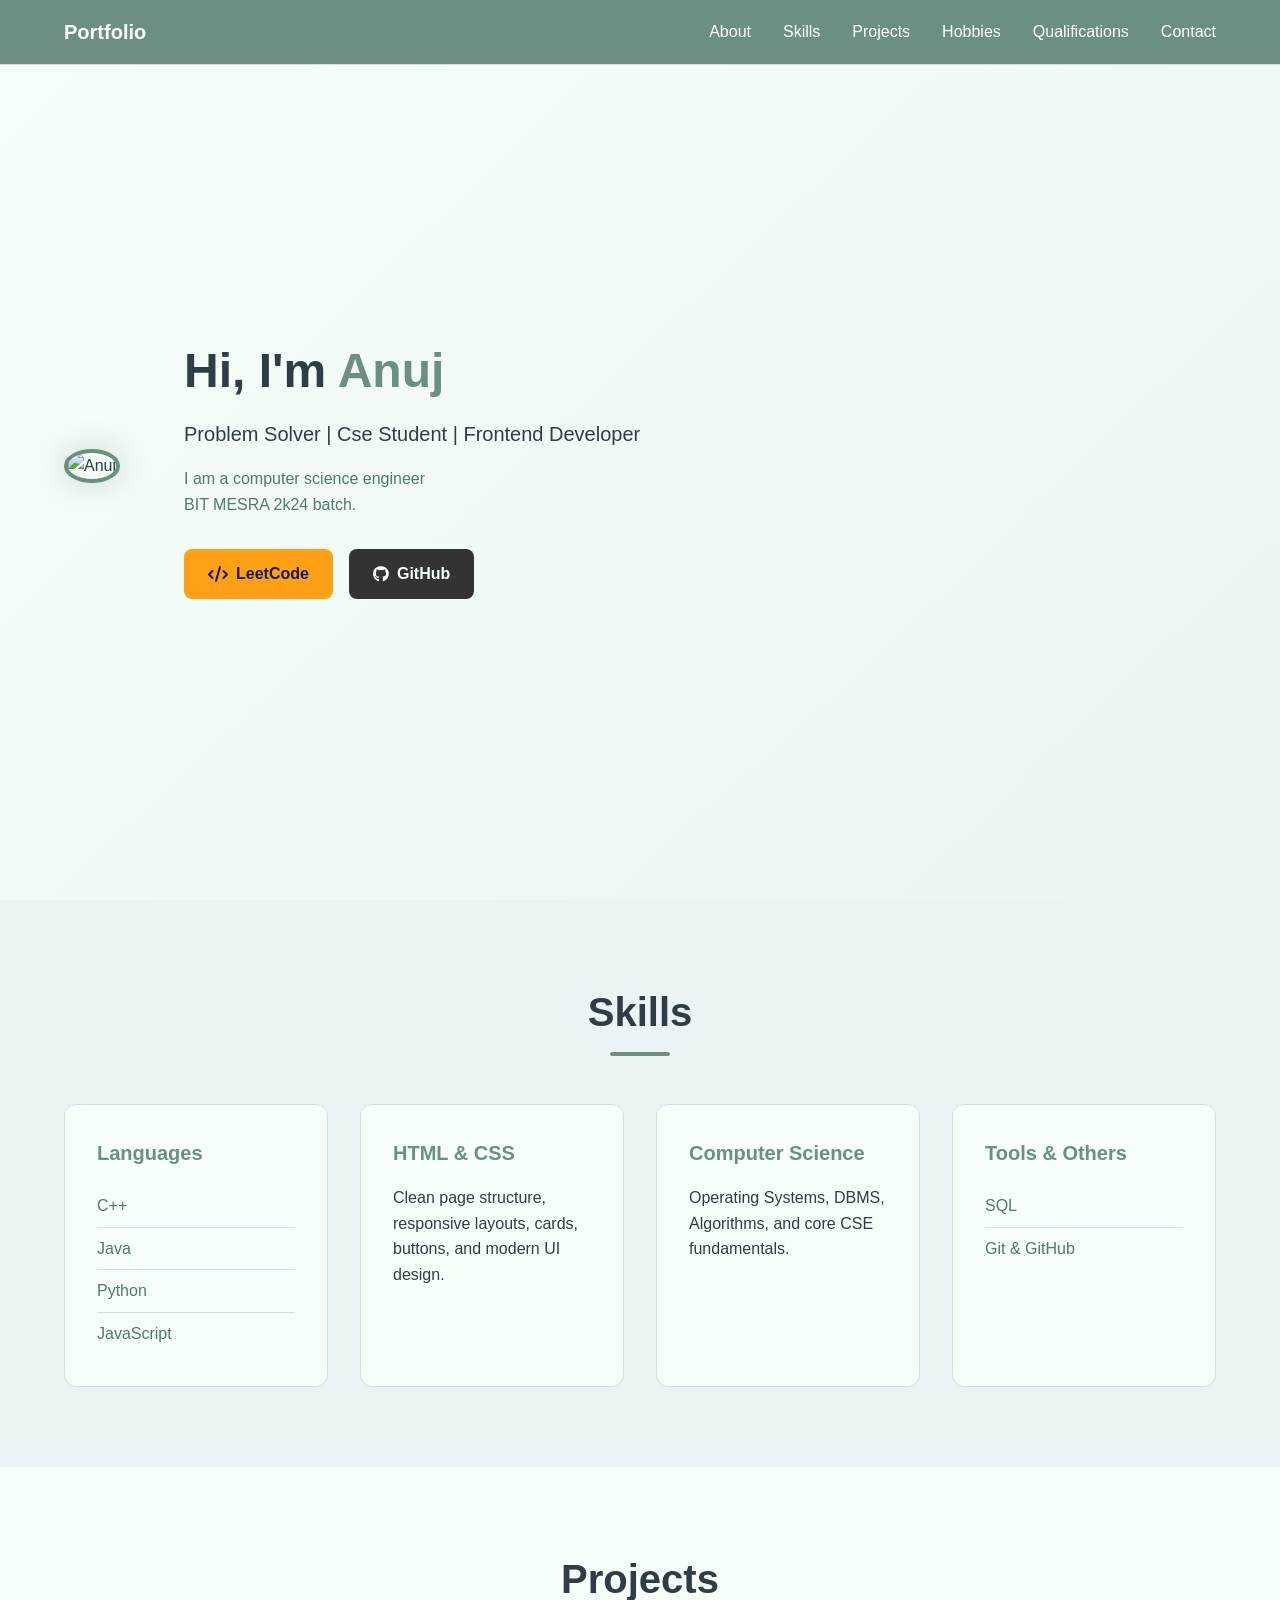
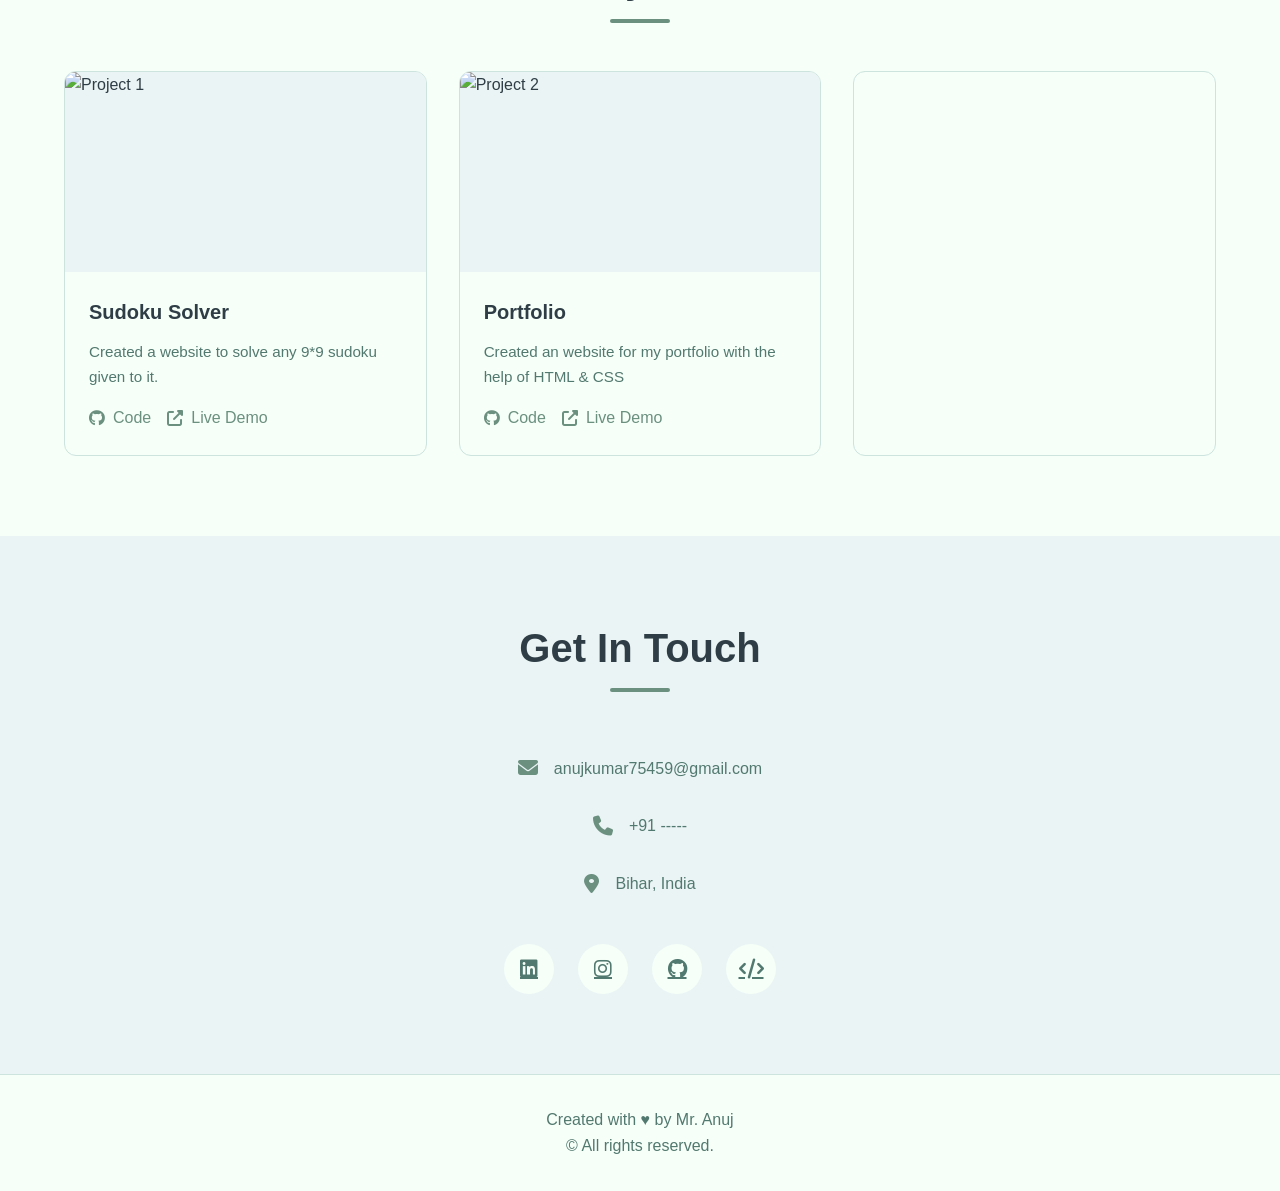
==== index.html @ a8daeed0 "Added index.html files" ====
<!DOCTYPE html>
<html lang="en">
<head>
    <meta charset="UTF-8">
    <meta name="viewport" content="width=device-width, initial-scale=1.0">
    <title>My Portfolio</title>
    <link rel="stylesheet" href="/style.css">
    <link rel="stylesheet" href="https://cdnjs.cloudflare.com/ajax/libs/font-awesome/6.5.0/css/all.min.css">
</head>
<body>
    <nav class="navbar">
        <div class="nav-brand">Portfolio</div>
        <ul class="nav-links">
            <li><a href="#about">About</a></li>
            <li><a href="#skills">Skills</a></li>
            <li><a href="#projects">Projects</a></li>
            <li><a href="" >Hobbies</a></li>
            <li><a href="/qualification.html" >Qualifications</a></li>
            <li><a href="#contact">Contact</a></li>
        </ul>
    </nav>
   <!-- introductio -->
    <section id="about" class="hero">
        <div class="hero-content">
            <div class="photo-container">
              <!-- myphoto -->
                <img src="/media/profile img.png" alt="Anuj">
            </div>
            <div class="intro-text">
                <h1>Hi, I'm <span class="highlight">Anuj</span></h1>
                <p class="tagline"> Problem Solver | Cse Student | Frontend Developer </p>
                <p class="description">
                   I am a computer science engineer<br>
                   BIT MESRA 2k24 batch.
                </p>
                <div class="profile-buttons">
                    <a href="https://leetcode.com/u/anuj_kr_001/" target="_blank" class="btn btn-leetcode">
                        <i class="fas fa-code"></i> LeetCode
                    </a>
                    <a href="https://github.com/anuj-kumar-001" target="_blank" class="btn btn-github">
                        <i class="fab fa-github"></i> GitHub
                    </a>
                </div>
            </div>
        </div>
    </section>
<!-- skill section -->
    <section id="skills" class="skills">
        <h2 class="section-title">Skills</h2>
        <div class="skills-grid">
            <div class="skill-category">
                <h3>Languages</h3>
                <ul>
                    <li>C++</li>
                    <li>Java</li>
                     <li>Python</li>
                    <li>JavaScript</li>
                   
                    
                    
                </ul>
            </div>
            <div class="skill-category">
                <h3>HTML & CSS</h3>
                 <p>Clean page structure, responsive layouts, cards, buttons, and modern UI design.</p>
            </div>
            <div class="skill-category">
                <h3>Computer Science</h3>
                <p>Operating Systems, DBMS, Algorithms, and core CSE fundamentals.</p>
            </div>
            <div class="skill-category">
                <h3>Tools & Others</h3>
                <ul>
                       <li>SQL</li>
                    <li>Git & GitHub</li>
                </ul>
            </div>
        </div>
    </section>

  <!-- project section -->
    <section id="projects" class="projects">
        <h2 class="section-title">Projects</h2>
        <div class="projects-grid">
            <div class="project-card">
                <div class="project-image">
                    <img src="/media/9692860 (1).jpg" alt="Project 1">
                </div>
                <div class="project-info">
                    <h3>Sudoku Solver</h3>
                    <p>Created a website to solve any 9*9 sudoku given to it.</p>
                    <div class="project-links">
                        <a href="[github.com](https://github.com/your-username/project1)" target="_blank">
                            <i class="fab fa-github"></i> Code
                        </a>
                        <a href="[your-project-link.com](https://your-project-link.com)" target="_blank">
                            <i class="fas fa-external-link-alt"></i> Live Demo
                        </a>
                    </div>
                </div>
            </div>

            <div class="project-card">
                <div class="project-image">
                    <img src="/media/portfolio img.png" alt="Project 2">
                </div>
                <div class="project-info">
                    <h3>Portfolio</h3>
                    <p>Created an website for my portfolio with the help of HTML & CSS</p>
                    <div class="project-links">
                        <a href="[github.com](https://github.com/your-username/project2)" target="_blank">
                            <i class="fab fa-github"></i> Code
                        </a>
                        <a href="[your-project-link.com](https://your-project-link.com)" target="_blank">
                            <i class="fas fa-external-link-alt"></i> Live Demo
                        </a>
                    </div>
                </div>
            </div>

            <div class="project-card">
                <!-- <div class="project-image">
                    <img src="project3.jpg" alt="Project 3">
                </div>
                <div class="project-info">
                    <h3>Project Name 3</h3>
                    <p>Brief description of the project. What technologies you used and what problem it solves.</p>
                    <div class="project-links">
                        <a href="[github.com](https://github.com/your-username/project3)" target="_blank">
                            <i class="fab fa-github"></i> Code
                        </a>
                        <a href="[your-project-link.com](https://your-project-link.com)" target="_blank">
                            <i class="fas fa-external-link-alt"></i> Live Demo
                        </a>
                    </div>
                </div>
            </div> -->
        </div>
    </section>

  <!-- contact section -->
    <section id="contact" class="contact">
        <h2 class="section-title">Get In Touch</h2>
        <div class="contact-content">
            <div class="contact-info">
                <div class="contact-item">
                    <i class="fas fa-envelope"></i>
                    <a href="mailto:anujkumar75459@gmail.com">anujkumar75459@gmail.com</a>
                </div>
                <div class="contact-item">
                    <i class="fas fa-phone"></i>
                    <span>+91 -----</span>
                </div>
                <div class="contact-item">
                    <i class="fas fa-map-marker-alt"></i>
                    <span>Bihar, India</span>
                </div>
            </div>
            <div class="social-links">
                <a href="" target="_blank" title="LinkedIn">
                    <i class="fab fa-linkedin"></i>
                </a>
                <a href="https://www.instagram.com/anuj_.gk?igsh=MWUyZjg4NmRhbDdjbA==" target="_blank" title="Instagram">
                    <i class="fab fa-instagram"></i>
                </a>
                <a href="https://github.com/anuj-kumar-001" target="_blank" title="GitHub">
                    <i class="fab fa-github"></i>
                </a>
                <a href="https://leetcode.com/u/anuj_kr_001/" target="_blank" title="LeetCode">
                    <i class="fas fa-code"></i>
                </a>
            </div>
        </div>
    </section>

    <footer class="footer">
        <p> Created with  &hearts; by Mr. Anuj <br> &copy; All rights reserved.</p>
    </footer>
</body>
</html>
---- style.css ----
* {
    margin: 0;
    padding: 0;
    box-sizing: border-box;
}

:root {
    /* Portfolio Color Palette */
    --dark-green: #6b9080;
    --summer-green: #a4c3b2;
    --paris-white: #cce3de;
    --aqua-haze: #eaf4f4;
    --sugar-cane: #f6fff8;

    /* Theme Colors */
    --primary-color: var(--dark-green);
    --secondary-color: var(--summer-green);
    --accent-color: var(--paris-white);

    --dark-bg: var(--sugar-cane);
    --darker-bg: var(--aqua-haze);
    --card-bg: var(--sugar-cane);

    --text-primary: #2f3e46;
    --text-secondary: #52796f;

    --accent-green: var(--viridian-green);

    --leetcode-orange: #ffa116;
    --github-gray: #333333;
}

html {
    scroll-behavior: smooth;
}

body {
    font-family: 'Segoe UI', Tahoma, Geneva, Verdana, sans-serif;
    background-color: var(--dark-bg);
    color: var(--text-primary);
    line-height: 1.6;
}

.navbar {
    position: fixed;
    top: 0;
    width: 100%;
    display: flex;
    justify-content: space-between;
    align-items: center;
    padding: 1rem 5%;
    background-color:var(--primary-color);
    backdrop-filter: blur(10px);
    z-index: 1000;
    border-bottom: 1px solid var(--paris-white);
}

.nav-brand {
    font-size: 20px;
    font-weight: 700;
    color: white;
}

.nav-links {
    display: flex;
    list-style: none;
    gap: 2rem;
}

.nav-links a {
    text-decoration: none;
    color: white;
    font-weight: 500;
    transition: color 0.3s ease;
}

.nav-links a:hover {
    display:inline-block;
    color: var(--accent-color);
    text-decoration: underline;
     transform: translateY(-2px);
    box-shadow: 0 15px 40px rgba(107, 144, 128, 0.2);
}

/* Hero Section */
.hero {
    min-height: 100vh;
    display: flex;
    align-items: center;
    justify-content: center;
    padding: 6rem 5% 4rem;
    background: linear-gradient(137deg, var(--dark-bg) 0%, var(--darker-bg) 100%);
}

.hero-content {
    display: flex;
    align-items: center;
    gap: 4rem;
    max-width: 1200px;
    width: 100%;
}

.photo-container {
    flex-shrink: 0;
}

.photo-container img {
    width: 280px;
    height: 280px;
    border-radius: 50%;
    object-fit: cover;
    border: 4px solid var(--primary-color);
    box-shadow: 0 0 30px rgba(107, 144, 128, 0.3);
}

.intro-text h1 {
    font-size: 3rem;
    margin-bottom: 0.5rem;
}

.highlight {
    color: var(--primary-color);
}

.tagline {
    font-size: 1.25rem;
    color: var(--accent-green);
    margin-bottom: 1rem;
}

.description {
    color: var(--text-secondary);
    max-width: 500px;
    margin-bottom: 2rem;
}

.profile-buttons {
    display: flex;
    gap: 1rem;
}

.btn {
    display: inline-flex;
    align-items: center;
    gap: 0.5rem;
    padding: 0.75rem 1.5rem;
    border-radius: 8px;
    text-decoration: none;
    font-weight: 600;
    transition: transform 0.3s ease, box-shadow 0.3s ease;
}

.btn:hover {
    transform: translateY(-3px);
}

.btn-leetcode {
    background-color: var(--leetcode-orange);
    color: #1a1a1a;
}

.btn-leetcode:hover {
    box-shadow: 0 8px 25px rgba(255, 161, 22, 0.4);
}

.btn-github {
    background-color: var(--github-gray);
    color: var(--sugar-cane);
}

.btn-github:hover {
    box-shadow: 0 8px 25px rgba(107, 144, 128, 0.4);
}

/* Section Styles */
.section-title {
    font-size: 2.5rem;
    text-align: center;
    margin-bottom: 3rem;
    position: relative;
    color: var(--text-primary);
}

.section-title::after {
    content: '';
    display: block;
    width: 60px;
    height: 4px;
    background: var(--primary-color);
    margin: 0.5rem auto 0;
    border-radius: 2px;
}

/* Skills Section */
.skills {
    padding: 5rem 5%;
    background-color: var(--darker-bg);
}

.skills-grid {
    display: grid;
    grid-template-columns: repeat(auto-fit, minmax(220px, 1fr));
    gap: 2rem;
    max-width: 1200px;
    margin: 0 auto;
}

.skill-category {
    background-color: var(--card-bg);
    padding: 2rem;
    border-radius: 12px;
    border: 1px solid var(--paris-white);
    transition: transform 0.3s ease, box-shadow 0.3s ease;
}

.skill-category:hover {
    transform: translateY(-5px);
    box-shadow: 0 10px 30px rgba(107, 144, 128, 0.2);
}

.skill-category h3 {
    color: var(--primary-color);
    margin-bottom: 1rem;
    font-size: 1.25rem;
}

.skill-category ul {
    list-style: none;
}

.skill-category li {
    padding: 0.5rem 0;
    color: var(--text-secondary);
    border-bottom: 1px solid var(--paris-white);
}

.skill-category li:last-child {
    border-bottom: none;
}

/* Projects Section */
.projects {
    padding: 5rem 5%;
    background-color: var(--dark-bg);
}

.projects-grid {
    display: grid;
    grid-template-columns: repeat(auto-fit, minmax(320px, 1fr));
    gap: 2rem;
    max-width: 1200px;
    margin: 0 auto;
}

.project-card {
    background-color: var(--card-bg);
    border-radius: 12px;
    overflow: hidden;
    border: 1px solid var(--paris-white);
    transition: transform 0.3s ease, box-shadow 0.3s ease;
}

.project-card:hover {
    transform: translateY(-5px);
    box-shadow: 0 15px 40px rgba(107, 144, 128, 0.2);
}

.project-image {
    height: 200px;
    background-color: var(--darker-bg);
    overflow: hidden;
}

.project-image img {
    width: 100%;
    height: 100%;
    object-fit: cover;
    transition: transform 0.3s ease;
}

.project-card:hover .project-image img {
    transform: scale(1.05);
}

.project-info {
    padding: 1.5rem;
}

.project-info h3 {
    font-size: 1.25rem;
    margin-bottom: 0.75rem;
}

.project-info p {
    color: var(--text-secondary);
    font-size: 0.95rem;
    margin-bottom: 1rem;
}

.project-links {
    display: flex;
    gap: 1rem;
}

.project-links a {
    display: inline-flex;
    align-items: center;
    gap: 0.5rem;
    color: var(--primary-color);
    text-decoration: none;
    font-weight: 500;
    transition: color 0.3s ease;
}

.project-links a:hover {
    color: var(--secondary-color);
}

/* Contact Section */
.contact {
    padding: 5rem 5%;
    background-color: var(--darker-bg);
}

.contact-content {
    max-width: 600px;
    margin: 0 auto;
    text-align: center;
}

.contact-info {
    margin-bottom: 2rem;
}

.contact-item {
    display: flex;
    align-items: center;
    justify-content: center;
    gap: 1rem;
    padding: 1rem;
    color: var(--text-secondary);
}

.contact-item i {
    color: var(--primary-color);
    font-size: 1.25rem;
}

.contact-item a {
    color: var(--text-secondary);
    text-decoration: none;
    transition: color 0.3s ease;
}

.contact-item a:hover {
    color: var(--primary-color);
}

.social-links {
    display: flex;
    justify-content: center;
    gap: 1.5rem;
}

.social-links a {
    display: flex;
    align-items: center;
    justify-content: center;
    width: 50px;
    height: 50px;
    background-color: var(--card-bg);
    border-radius: 50%;
    color: var(--text-secondary);
    font-size: 1.25rem;
    transition: all 0.3s ease;
}

.social-links a:hover {
    background-color: var(--primary-color);
    color: var(--sugar-cane);
    transform: translateY(-3px);
}

/* Footer */
.footer {
    padding: 2rem;
    text-align: center;
    background-color: var(--dark-bg);
    border-top: 1px solid var(--paris-white);
    color: var(--text-secondary);
}

/* Responsive Design */
@media (max-width: 768px) {
    .nav-links {
        display: none;
    }

    .hero-content{
        flex-direction:column;
        text-align:center;
    }

    .intro-text h1 {
        font-size: 2rem;
    }

    .profile-buttons{
        justify-content:center;
    }

    .description {
        margin-left: auto;
        margin-right: auto;
    }

    .photo-container img {
        width: 200px;
        height: 200px;
    }
}
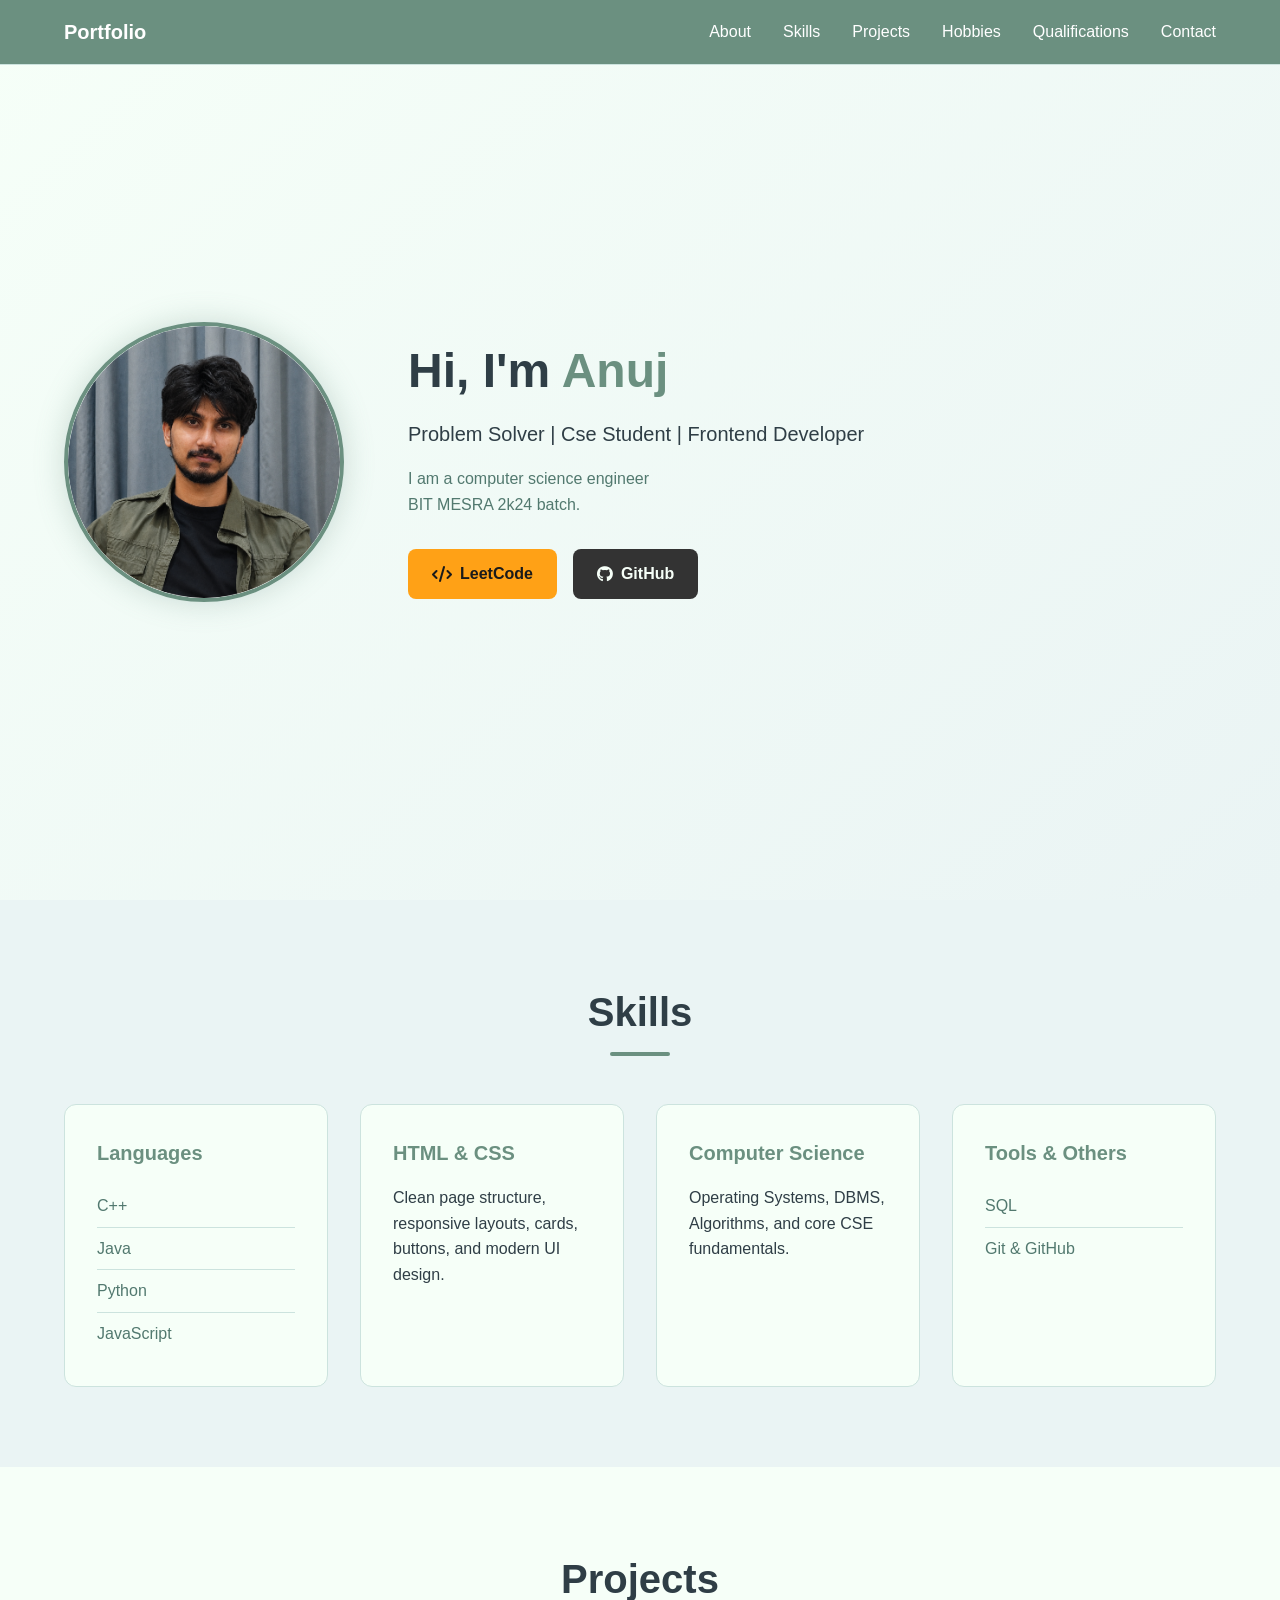
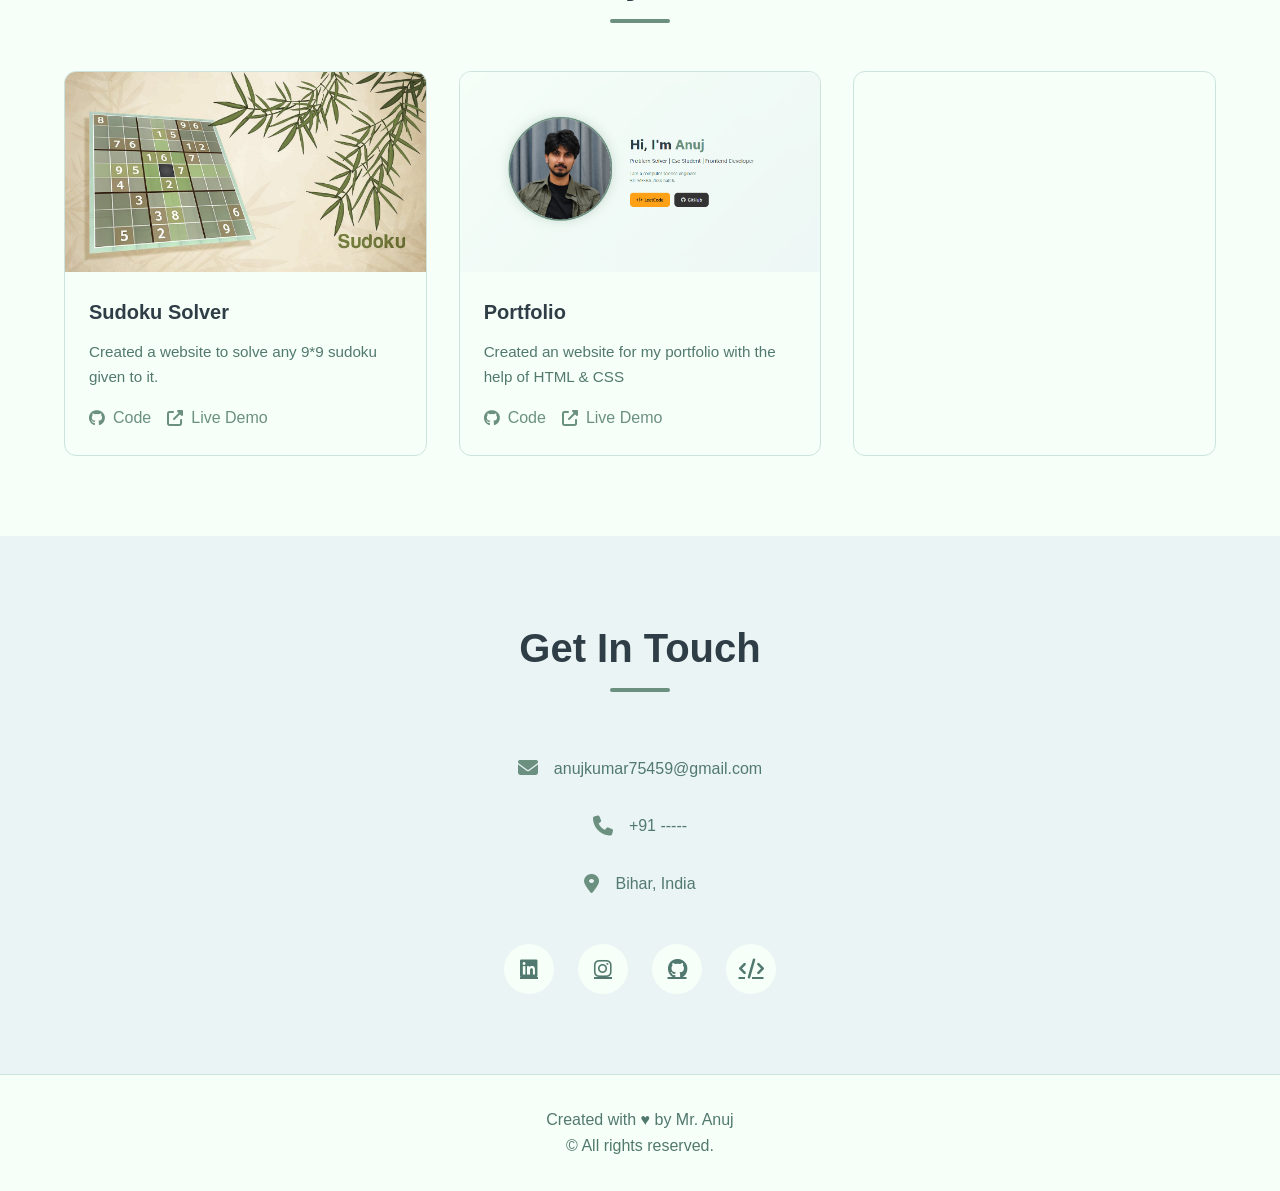
==== commit 7697e683: "Update image paths to use correct directory" ====
--- a/index.html
+++ b/index.html
@@ -15,7 +15,7 @@
             <li><a href="#skills">Skills</a></li>
             <li><a href="#projects">Projects</a></li>
             <li><a href="" >Hobbies</a></li>
-            <li><a href="/qualification.html" >Qualifications</a></li>
+            <li><a href="/Qualification/qualification.html" >Qualifications</a></li>
             <li><a href="#contact">Contact</a></li>
         </ul>
     </nav>
@@ -24,7 +24,7 @@
         <div class="hero-content">
             <div class="photo-container">
               <!-- myphoto -->
-                <img src="/media/profile img.png" alt="Anuj">
+                <img src="/Media/photos and videos/profile img.png" alt="Anuj">
             </div>
             <div class="intro-text">
                 <h1>Hi, I'm <span class="highlight">Anuj</span></h1>
@@ -84,7 +84,7 @@
         <div class="projects-grid">
             <div class="project-card">
                 <div class="project-image">
-                    <img src="/media/9692860 (1).jpg" alt="Project 1">
+                    <img src="/Media/photos and videos/9692860 (1).jpg" alt="Project 1">
                 </div>
                 <div class="project-info">
                     <h3>Sudoku Solver</h3>
@@ -102,7 +102,7 @@
 
             <div class="project-card">
                 <div class="project-image">
-                    <img src="/media/portfolio img.png" alt="Project 2">
+                    <img src="/Media/photos and videos/portfolio img.png" alt="Project 2">
                 </div>
                 <div class="project-info">
                     <h3>Portfolio</h3>
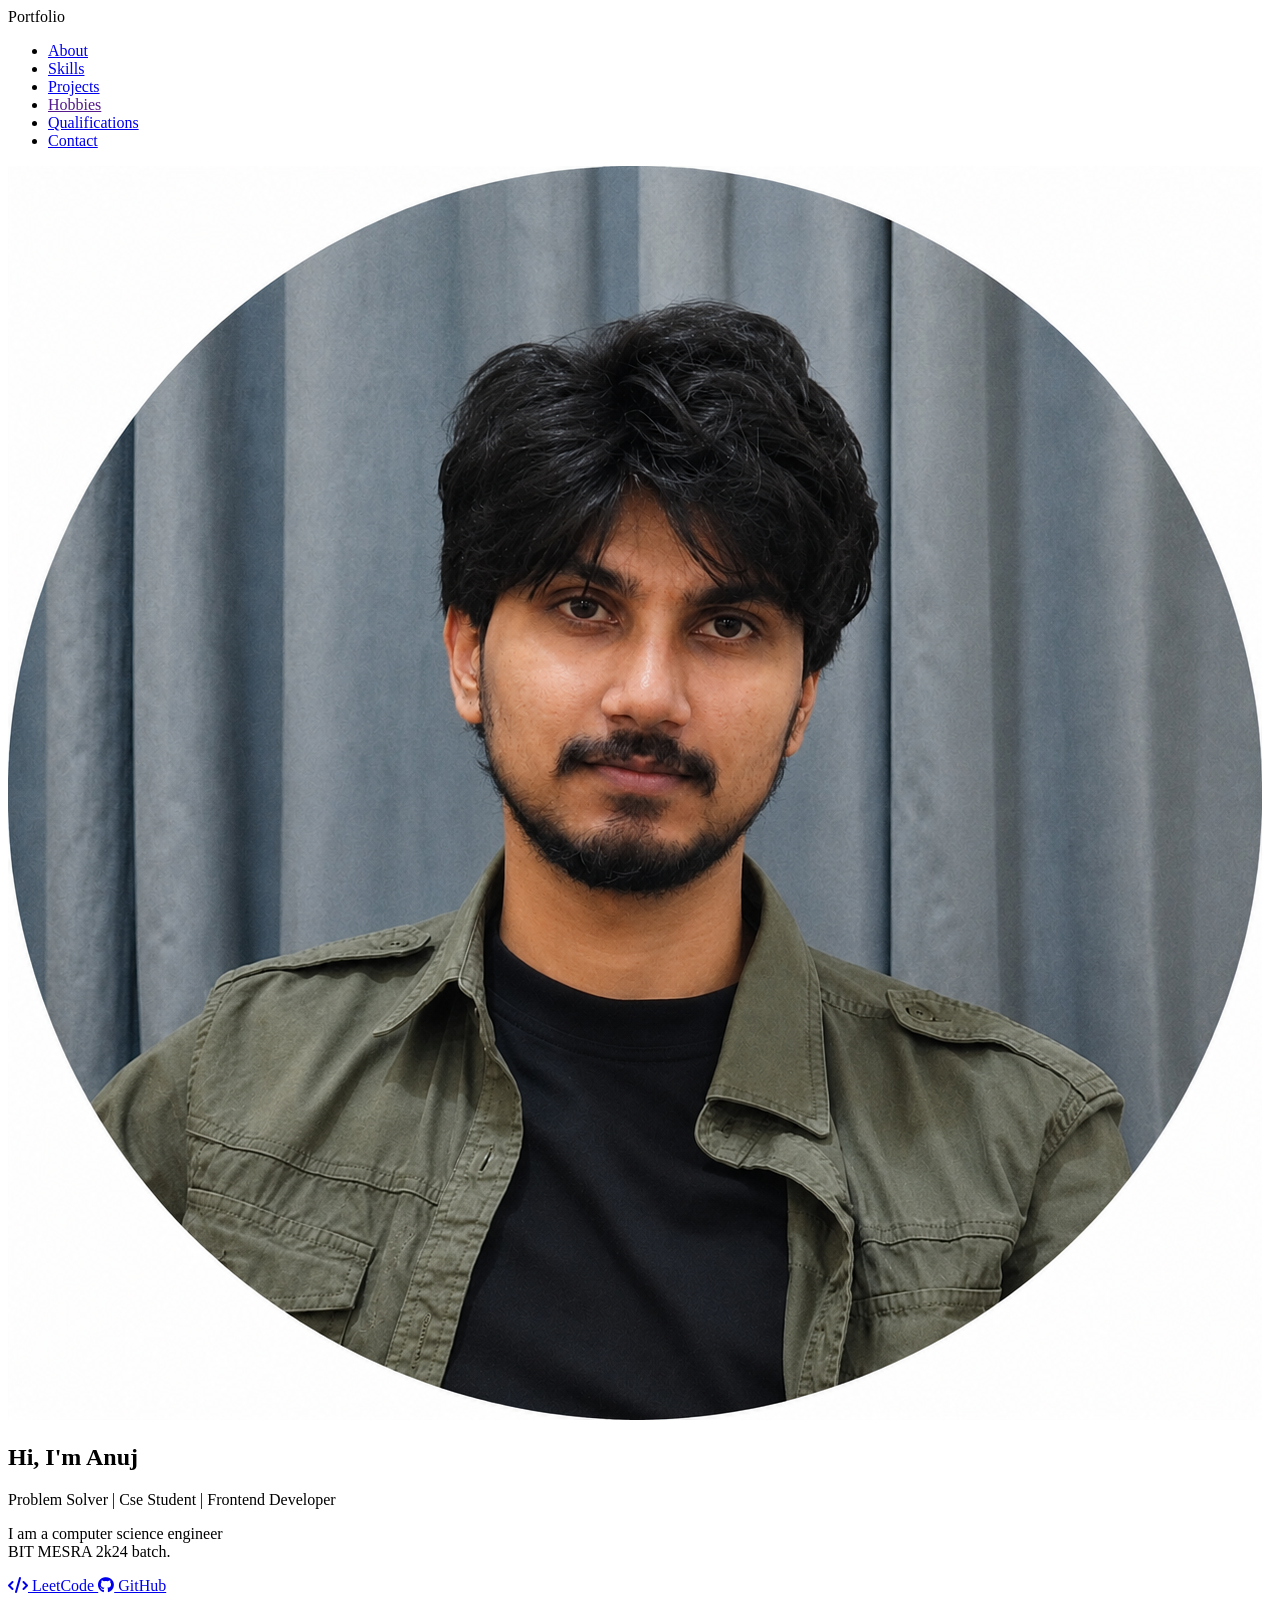
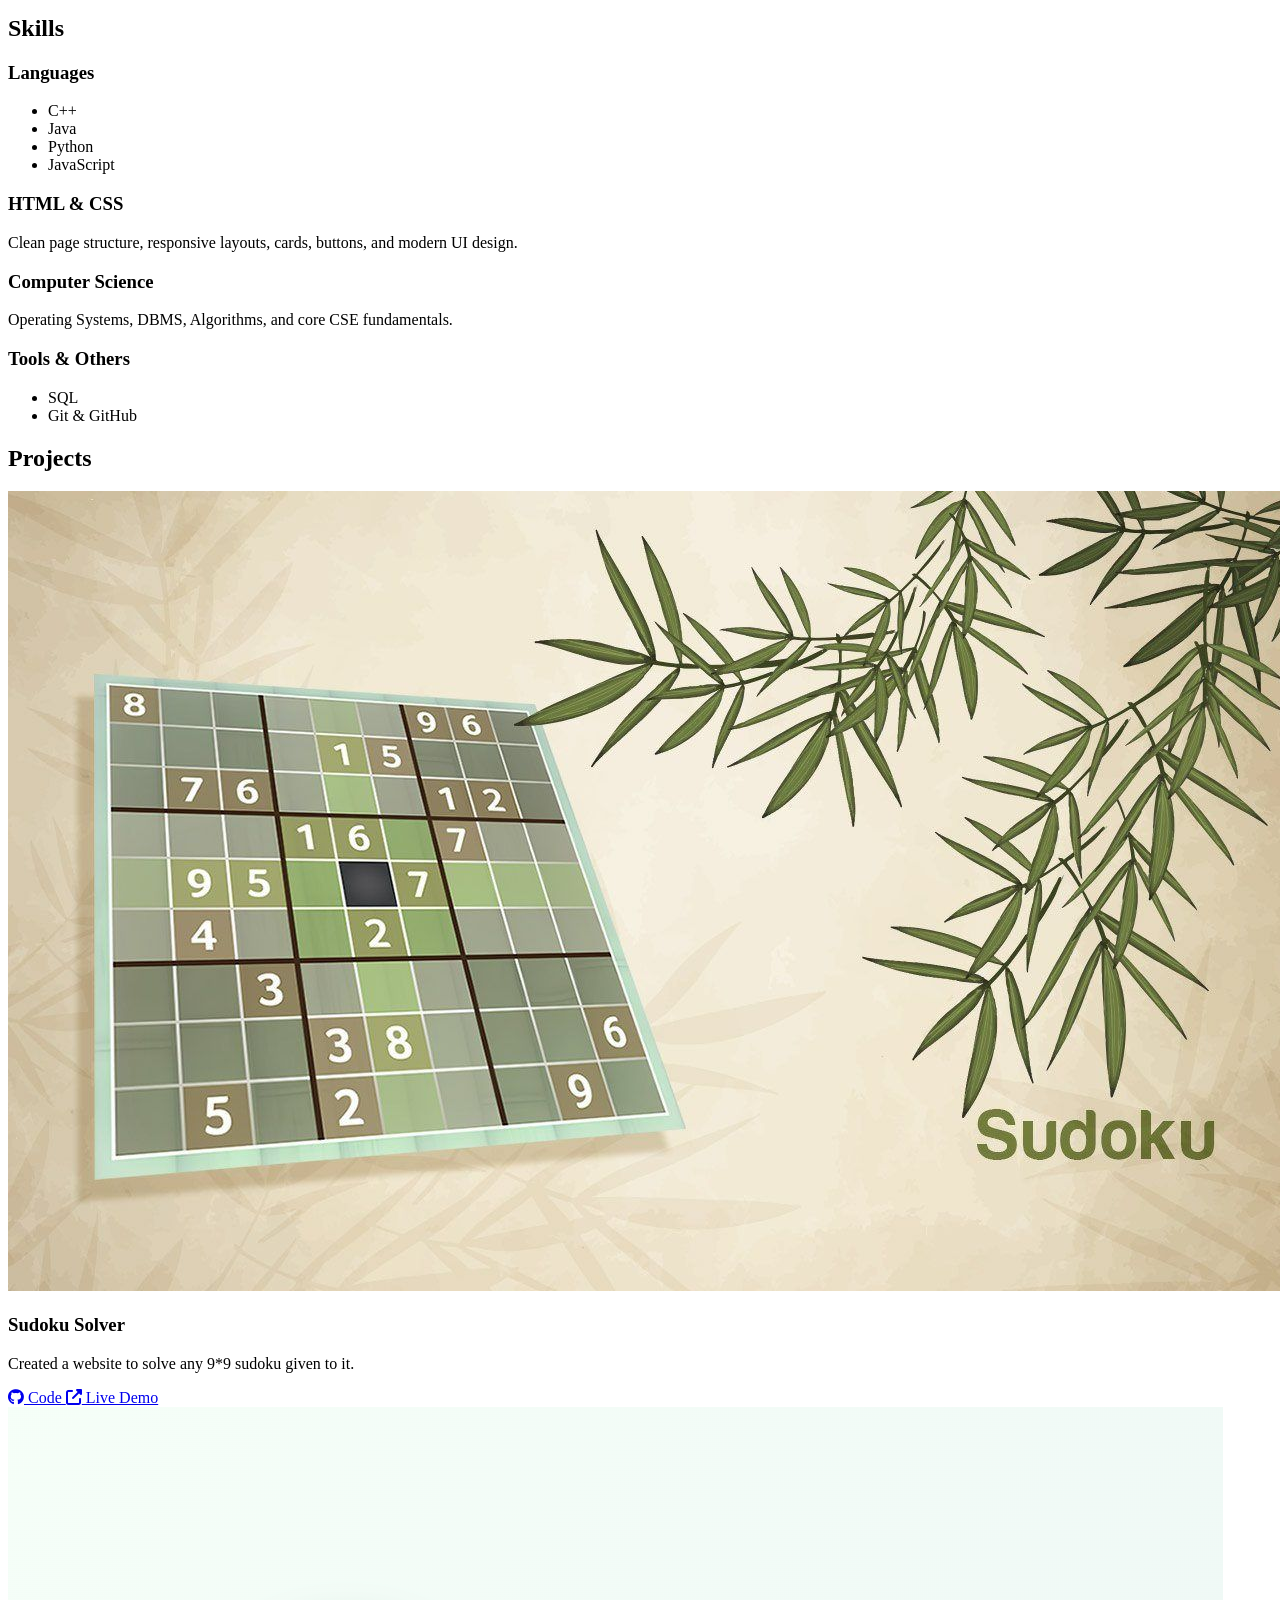
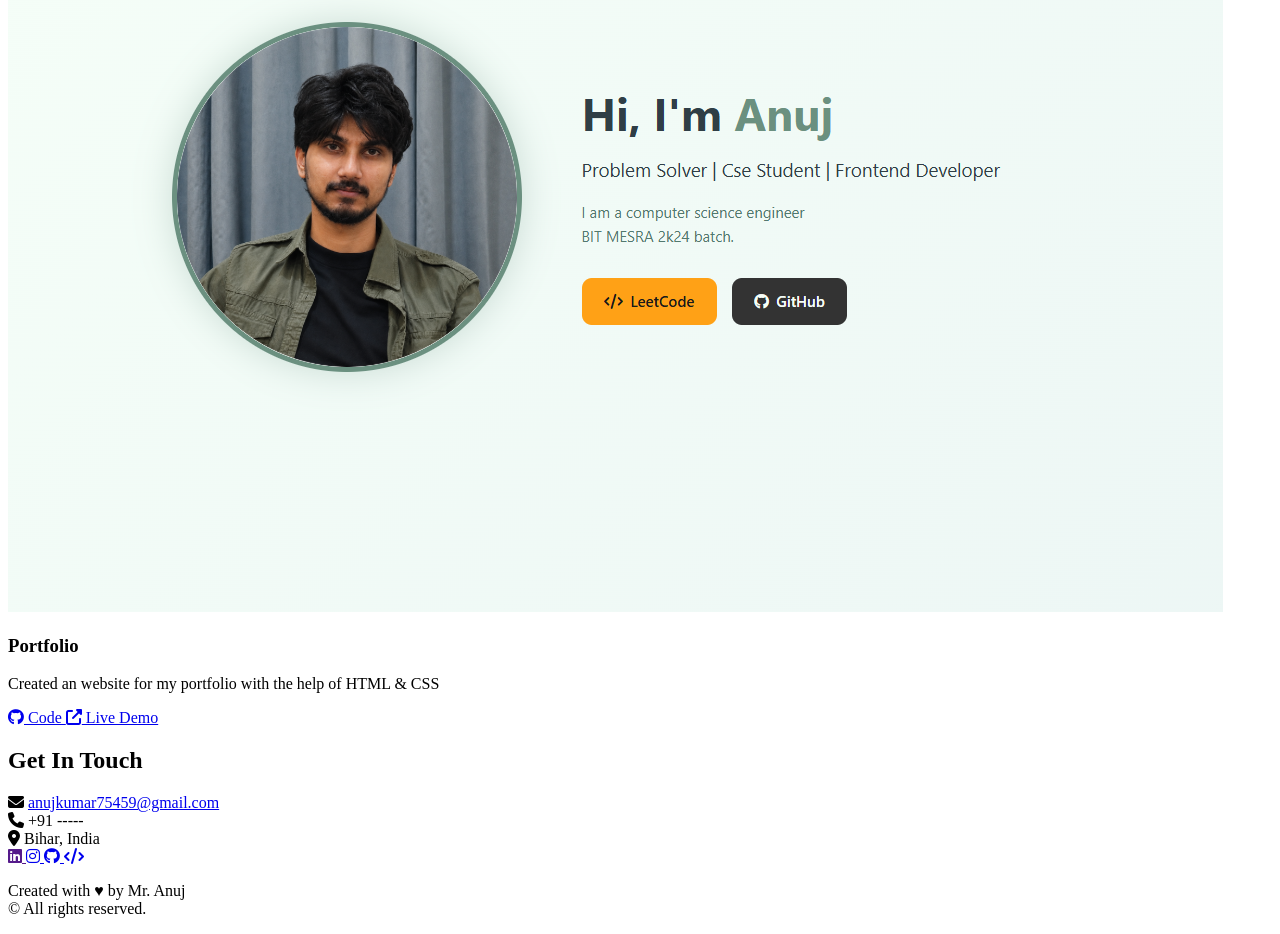
==== commit 52b721bd: "Update stylesheet link path in index.html" ====
--- a/index.html
+++ b/index.html
@@ -4,7 +4,7 @@
     <meta charset="UTF-8">
     <meta name="viewport" content="width=device-width, initial-scale=1.0">
     <title>My Portfolio</title>
-    <link rel="stylesheet" href="/style.css">
+    <link rel="stylesheet" href="/My-Portfolio/style.css">
     <link rel="stylesheet" href="https://cdnjs.cloudflare.com/ajax/libs/font-awesome/6.5.0/css/all.min.css">
 </head>
 <body>
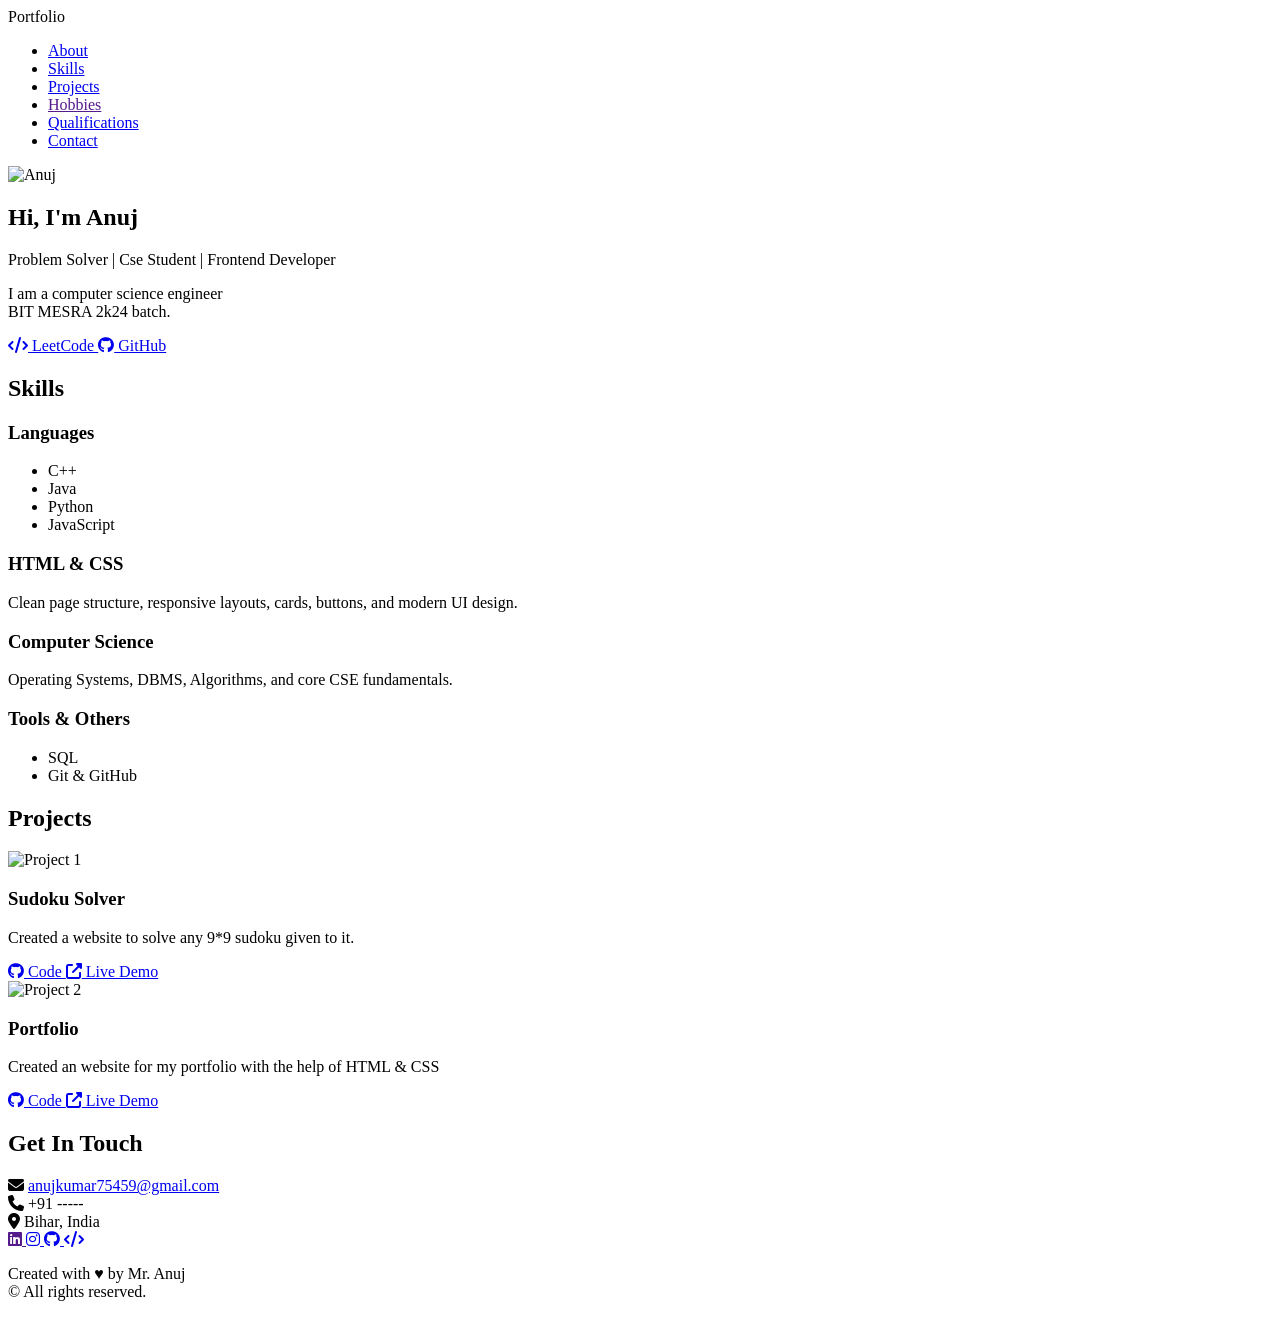
==== commit 06e661cb: "Update image and link paths in index.html" ====
--- a/index.html
+++ b/index.html
@@ -15,7 +15,7 @@
             <li><a href="#skills">Skills</a></li>
             <li><a href="#projects">Projects</a></li>
             <li><a href="" >Hobbies</a></li>
-            <li><a href="/Qualification/qualification.html" >Qualifications</a></li>
+            <li><a href="My-Portfolio/Qualification/qualification.html" >Qualifications</a></li>
             <li><a href="#contact">Contact</a></li>
         </ul>
     </nav>
@@ -24,7 +24,7 @@
         <div class="hero-content">
             <div class="photo-container">
               <!-- myphoto -->
-                <img src="/Media/photos and videos/profile img.png" alt="Anuj">
+                <img src="My-Portfolio/Media/photos and videos/profile img.png" alt="Anuj">
             </div>
             <div class="intro-text">
                 <h1>Hi, I'm <span class="highlight">Anuj</span></h1>
@@ -84,7 +84,7 @@
         <div class="projects-grid">
             <div class="project-card">
                 <div class="project-image">
-                    <img src="/Media/photos and videos/9692860 (1).jpg" alt="Project 1">
+                    <img src="My-Portfolio/Media/photos and videos/9692860 (1).jpg" alt="Project 1">
                 </div>
                 <div class="project-info">
                     <h3>Sudoku Solver</h3>
@@ -102,7 +102,7 @@
 
             <div class="project-card">
                 <div class="project-image">
-                    <img src="/Media/photos and videos/portfolio img.png" alt="Project 2">
+                    <img src="My-Portfolio/Media/photos and videos/portfolio img.png" alt="Project 2">
                 </div>
                 <div class="project-info">
                     <h3>Portfolio</h3>
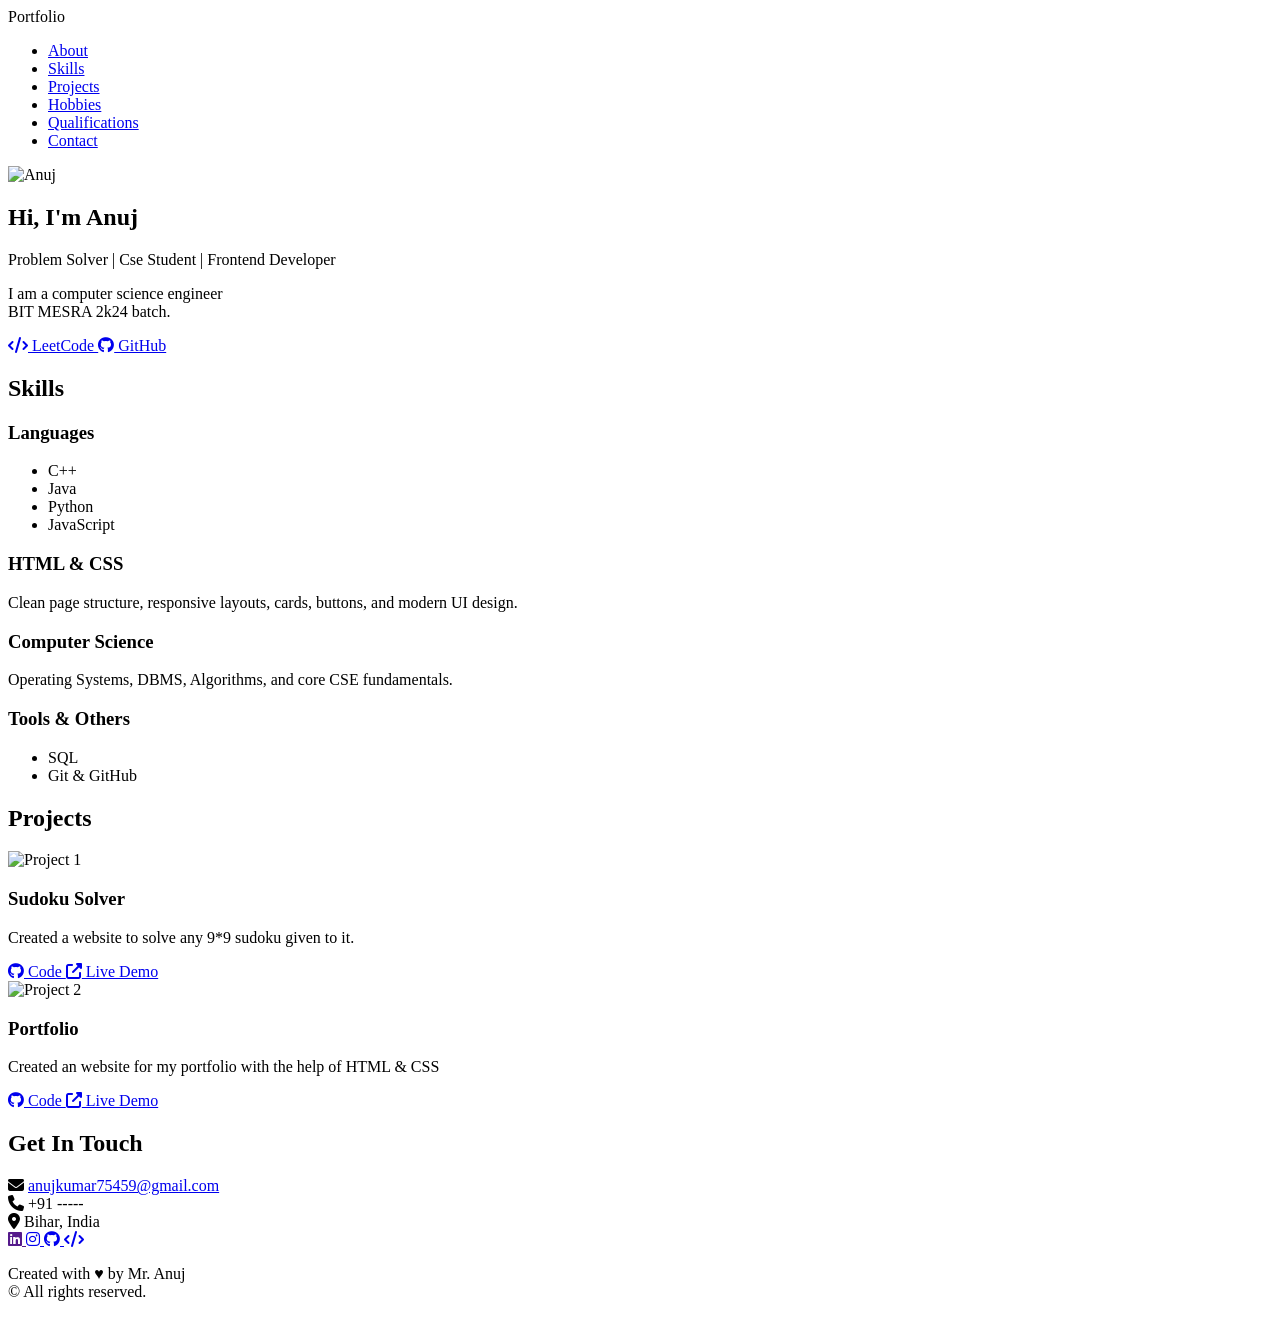
==== commit 0911acfd: "updated" ====
--- a/index.html
+++ b/index.html
@@ -14,8 +14,8 @@
             <li><a href="#about">About</a></li>
             <li><a href="#skills">Skills</a></li>
             <li><a href="#projects">Projects</a></li>
-            <li><a href="" >Hobbies</a></li>
-            <li><a href="My-Portfolio/Qualification/qualification.html" >Qualifications</a></li>
+            <li><a href="/My-Portfolio/hobblies/hobbies.html" >Hobbies</a></li>
+            <li><a href="/My-Portfolio/Qualifications/qualification.html" >Qualifications</a></li>
             <li><a href="#contact">Contact</a></li>
         </ul>
     </nav>
@@ -24,7 +24,7 @@
         <div class="hero-content">
             <div class="photo-container">
               <!-- myphoto -->
-                <img src="My-Portfolio/Media/photos and videos/profile img.png" alt="Anuj">
+                <img src="/My-Portfolio/Media/photos and videos/profile img.png" alt="Anuj">
             </div>
             <div class="intro-text">
                 <h1>Hi, I'm <span class="highlight">Anuj</span></h1>
@@ -84,7 +84,7 @@
         <div class="projects-grid">
             <div class="project-card">
                 <div class="project-image">
-                    <img src="My-Portfolio/Media/photos and videos/9692860 (1).jpg" alt="Project 1">
+                    <img src="/My-Portfolio/Media/photos and videos/9692860 (1).jpg" alt="Project 1">
                 </div>
                 <div class="project-info">
                     <h3>Sudoku Solver</h3>
@@ -102,7 +102,7 @@
 
             <div class="project-card">
                 <div class="project-image">
-                    <img src="My-Portfolio/Media/photos and videos/portfolio img.png" alt="Project 2">
+                    <img src="/My-Portfolio/Media/photos and videos/portfolio img.png" alt="Project 2">
                 </div>
                 <div class="project-info">
                     <h3>Portfolio</h3>
